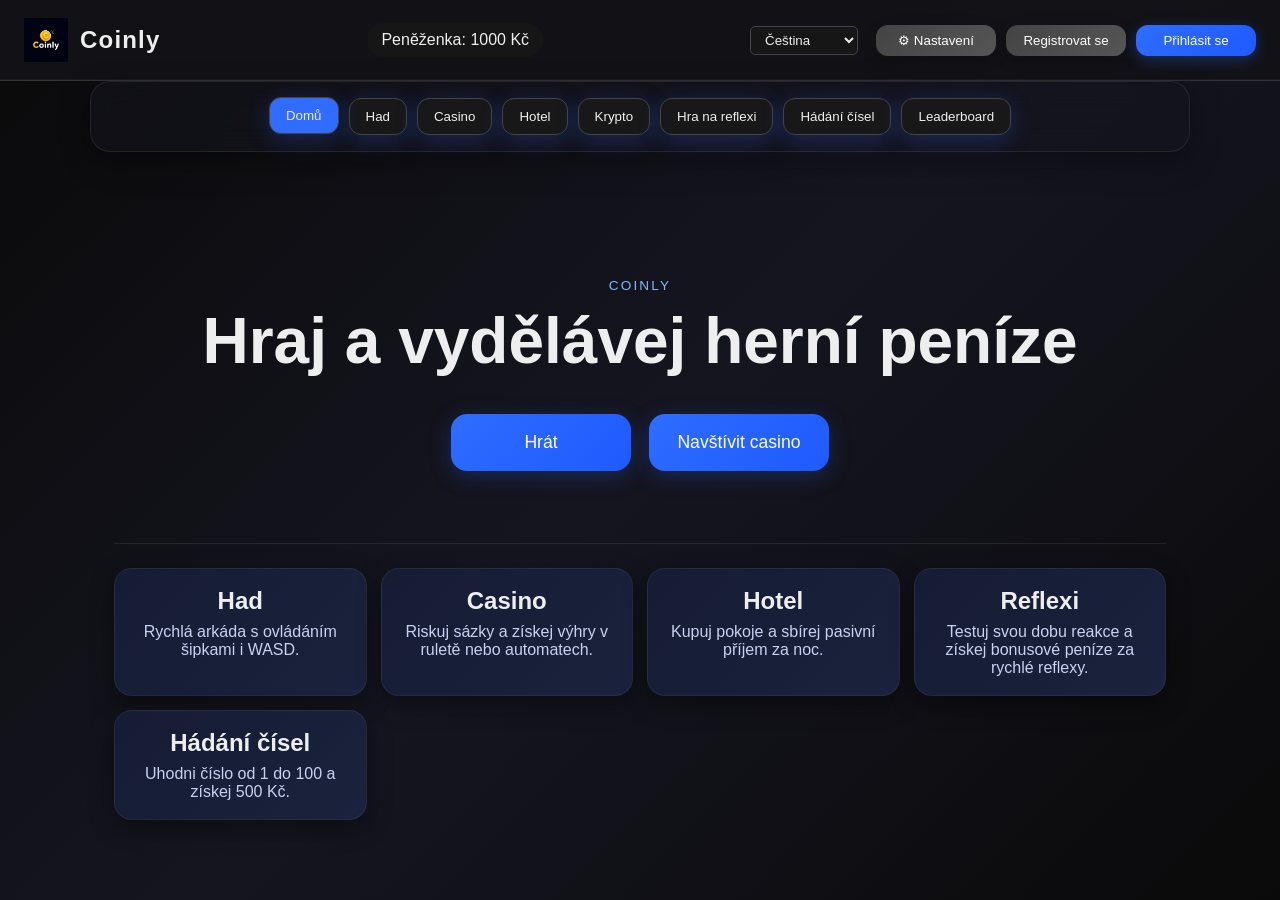
==== index.html @ 05a3c730 "Add files via upload" ====
<!DOCTYPE html>
<html lang="cs">
<head>
  <meta charset="UTF-8">
  <meta name="viewport" content="width=device-width, initial-scale=1.0">
  <title>Coinly</title>
  <link rel="stylesheet" href="styles.css">
</head>
<body>
  <header>
    <div class="brand">
      <img src="logo.png" alt="Coinly logo" class="brand-logo">
      <span>Coinly</span>
    </div>
    <div class="balance" data-i18n="header.balance">Peněženka: <span id="balance">1000</span> Kč</div>
    <div class="header-actions">
      <div class="language-selector">
        <select id="languageSelect">
          <option value="cs">Čeština</option>
          <option value="en">English</option>
          <option value="de">Deutsch</option>
          <option value="sk">Slovenčina</option>
          <option value="ru">Русский</option>
        </select>
      </div>
      <div class="auth-buttons">
        <button id="settingsBtn" class="secondary">⚙ Nastavení</button>
        <button id="registerHeaderBtn" class="secondary">Registrovat se</button>
        <button id="loginBtn" class="primary" data-i18n="header.login">Přihlásit se</button>
      </div>
    </div>
  </header>
  <nav>
    <button data-target="home" class="active" data-i18n="nav.home">Domů</button>
    <button data-target="snake" data-i18n="nav.snake">Had</button>
    <button data-target="casino" data-i18n="nav.casino">Casino</button>
    <button data-target="hotel" data-i18n="nav.hotel">Hotel</button>
    <button data-target="crypto" data-i18n="nav.crypto">Krypto</button>
    <button data-target="clicker" data-i18n="nav.clicker">Reflexi</button>
    <button data-target="guessing" data-i18n="nav.guessing">Hádání čísel</button>
    <button data-target="leaderboard" data-i18n="nav.leaderboard">Leaderboard</button>
  </nav>
  <div id="loginModal" class="modal">
    <div class="modal-content">
      <h2 data-i18n="login.title">Přihlášení</h2>
      <input type="text" id="usernameInput" placeholder="Zadej uživatelské jméno" data-i18n-placeholder="login.username">
      <input type="password" id="passwordInput" placeholder="Zadej heslo" data-i18n-placeholder="login.password">
      <input type="password" id="confirmPasswordInput" placeholder="Potvrď heslo" data-i18n-placeholder="login.confirmPassword" class="hidden">
      <div class="login-checkbox">
        <label><input type="checkbox" id="stayLoggedIn"><span>Zůstat přihlášen</span></label>
      </div>
      <button id="loginButton" data-i18n="login.loginBtn">Přihlásit se</button>
      <button id="registerButton" data-i18n="login.registerBtn">Registrovat se</button>
      <button id="closeLogin" class="secondary">Zavřít</button>
      <p id="loginError"></p>
    </div>
  </div>
  <div id="settingsModal" class="modal">
    <div class="modal-content">
      <h2>Nastavení</h2>
      <div class="settings-panel">
        <label><input type="checkbox" id="soundToggle"> Zvukové efekty</label>
        <label><input type="checkbox" id="musicToggle"> Hudba na pozadí</label>
        <label><input type="checkbox" id="darkModeToggle"> Tmavý motiv</label>
      </div>
      <button id="closeSettings" class="secondary">Zavřít</button>
    </div>
  </div>
  <main>
    <section id="home" class="page active hero-page">
      <div class="hero">
        <div class="hero-copy">
          <span class="hero-eyebrow">Coinly</span>
          <h1 data-i18n="hero.title">Hraj a vydělávej herní peníze</h1>
          <div class="hero-cta">
            <div class="hero-actions">
              <button id="heroPlay" data-i18n="hero.play">Hrát</button>
              <button id="heroCasino" data-target="casino" data-i18n="hero.visitCasino">Navštívit casino</button>
            </div>
          </div>
        </div>
      </div>
      <div class="hero-features home-features">
        <article>
          <h2 data-i18n="features.snake.title">Had</h2>
          <p data-i18n="features.snake.desc">Rychlá arkáda s ovládáním šipkami i WASD.</p>
        </article>
        <article>
          <h2 data-i18n="features.casino.title">Casino</h2>
          <p data-i18n="features.casino.desc">Riskuj sázky a získej výhry v ruletě nebo automatech.</p>
        </article>
        <article>
          <h2 data-i18n="features.hotel.title">Hotel</h2>
          <p data-i18n="features.hotel.desc">Kupuj pokoje a sbírej pasivní příjem za noc.</p>
        </article>
        <article>
          <h2 data-i18n="features.clicker.title">Reflexi</h2>
          <p data-i18n="features.clicker.desc">Testuj svou dobu reakce a získej bonusové peníze za rychlé reflexy.</p>
        </article>
        <article>
          <h2 data-i18n="features.guessing.title">Hádání čísel</h2>
          <p data-i18n="features.guessing.desc">Uhodni číslo od 1 do 100 a získej 500 Kč.</p>
        </article>
      </div>
    </section>

    <section id="snake" class="page">
      <h1 data-i18n="snake.title">Had</h1>
      <div class="snake-panel">
        <canvas id="snakeCanvas" width="320" height="320" tabindex="0"></canvas>
        <div class="snake-controls">
          <p>Peníze: <span id="snakeScore">0</span> Kč</p>
          <button id="snakeStart" data-i18n="snake.start">Spustit hru</button>
          <p data-i18n="snake.controls">Ovládání: šipky nebo WASD</p>
        </div>
      </div>
    </section>

    <section id="casino" class="page">
      <h1 data-i18n="casino.title">Casino</h1>
      <div class="casino-panel">
        <label for="betAmount" data-i18n="casino.bet">Sázka:</label>
        <input type="number" id="betAmount" value="100" min="10" step="10">
        <div class="casino-actions">
          <button id="playRoulette" data-i18n="casino.roulette">Točit ruletu</button>
          <button id="playSlots" data-i18n="casino.slots">Hrací automat</button>
        </div>
        <p id="casinoResult"></p>
      </div>
    </section>

    <section id="hotel" class="page">
      <h1 data-i18n="hotel.title">Hotel</h1>
      <div class="hotel-panel">
        <div class="hotel-upgrades">
          <h2 data-i18n="hotel.upgrades">Upgrady</h2>
          <div class="upgrade-item">
            <span data-i18n="hotel.kitchen">Kuchyně: <span id="hotelKitchen">ne</span> (Level <span id="kitchenLevel">0</span>)</span>
            <button id="buyKitchen" class="hidden" data-i18n="hotel.buyKitchen">Koupit kuchyni za 3000 Kč</button>
            <button id="upgradeKitchen" class="hidden" data-i18n="hotel.upgradeKitchen">Vylepšit kuchyni za 5000 Kč</button>
          </div>
          <div class="upgrade-item">
            <span data-i18n="hotel.cookbook">Kuchařka: <span id="hotelCookbook">ne</span> (Level <span id="cookbookLevel">0</span>)</span>
            <button id="buyCookbook" class="hidden" data-i18n="hotel.buyCookbook">Koupit kuchařku za 1200 Kč</button>
            <button id="upgradeCookbook" class="hidden" data-i18n="hotel.upgradeCookbook">Vylepšit kuchařku za 2000 Kč</button>
          </div>
          <div class="upgrade-item">
            <span data-i18n="hotel.pool">Bazén: <span id="hotelPool">ne</span> (Level <span id="poolLevel">0</span>)</span>
            <button id="buyPool" class="hidden" data-i18n="hotel.buyPool">Koupit bazén za 4000 Kč</button>
            <button id="upgradePool" class="hidden" data-i18n="hotel.upgradePool">Vylepšit bazén za 6000 Kč</button>
          </div>
          <div class="upgrade-item">
            <span data-i18n="hotel.reception">Recepce: <span id="hotelReception">ne</span> (Level <span id="receptionLevel">0</span>)</span>
            <button id="buyReception" class="hidden" data-i18n="hotel.buyReception">Koupit recepci za 2500 Kč</button>
            <button id="upgradeReception" class="hidden" data-i18n="hotel.upgradeReception">Vylepšit recepci za 4000 Kč</button>
          </div>
          <div class="upgrade-item">
            <span data-i18n="hotel.wellness">Wellness: <span id="hotelWellness">ne</span> (Level <span id="wellnessLevel">0</span>)</span>
            <button id="buyWellness" class="hidden" data-i18n="hotel.buyWellness">Koupit wellness za 6000 Kč</button>
            <button id="upgradeWellness" class="hidden" data-i18n="hotel.upgradeWellness">Vylepšit wellness za 9000 Kč</button>
          </div>
          <div class="upgrade-item">
            <span data-i18n="hotel.parking">Parkování: <span id="hotelParking">ne</span> (Level <span id="parkingLevel">0</span>)</span>
            <button id="buyParking" class="hidden" data-i18n="hotel.buyParking">Koupit parkování za 2000 Kč</button>
            <button id="upgradeParking" class="hidden" data-i18n="hotel.upgradeParking">Vylepšit parkování za 3000 Kč</button>
          </div>
          <div class="upgrade-item">
            <span>Uklízečka: <span id="hotelCleaner">ne</span> (Level <span id="cleanerLevel">0</span>)</span>
            <button id="buyCleaner" class="hidden" data-i18n="hotel.buyCleaner">Koupit uklízečku za 1500 Kč</button>
            <button id="upgradeCleaner" class="hidden" data-i18n="hotel.upgradeCleaner">Vylepšit uklízečku za 2500 Kč</button>
          </div>
        </div>
        <div class="hotel-actions">
          <p>Stav: <span id="hotelState">Žádný hotel</span></p>
          <p>Příjem za noc: <span id="hotelIncome">0</span> Kč</p>
          <p id="nextIncomeTimer">Další příjem za: --:--:--</p>
          <button id="buyBrokenHotel" data-i18n="hotel.buyBroken">Koupit rozbitý hotel za 5000 Kč</button>
          <button id="repairHotel" class="hidden" data-i18n="hotel.repair">Opravit hotel za 5000 Kč</button>
          <button id="buyLargeHotel" class="hidden" data-i18n="hotel.buyLargeHotel">Koupit větší hotel za 20000 Kč</button>
        </div>
        <p id="hotelResult"></p>
      </div>
      <p data-i18n="hotel.instruction">Nejdříve musíš koupit rozbitý hotel, opravit ho a pak můžeš investovat do různých upgradů pro zvýšení příjmu.</p>
    </section>

    <section id="crypto" class="page">
      <h1 data-i18n="crypto.title">Krypto</h1>
      <div class="crypto-panel">
        <div class="crypto-list">
          <article class="crypto-item">
            <h2>Bitcoin</h2>
            <p>Cena: <span id="btcPrice">50000</span> Kč | Vlastníš: <span id="btcOwned">0</span></p>
            <canvas id="btcChart" width="250" height="80"></canvas>
            <div class="crypto-trade">
              <input type="number" id="buyAmountBTC" min="1" placeholder="Množství" value="1">
              <button id="buyBTC" data-i18n="crypto.buy">Koupit</button>
              <button id="sellBTC" data-i18n="crypto.sell">Prodat</button>
            </div>
          </article>
          <article class="crypto-item">
            <h2>Ethereum</h2>
            <p>Cena: <span id="ethPrice">3000</span> Kč | Vlastníš: <span id="ethOwned">0</span></p>
            <canvas id="ethChart" width="250" height="80"></canvas>
            <div class="crypto-trade">
              <input type="number" id="buyAmountETH" min="1" placeholder="Množství" value="1">
              <button id="buyETH" data-i18n="crypto.buy">Koupit</button>
              <button id="sellETH" data-i18n="crypto.sell">Prodat</button>
            </div>
          </article>
          <article class="crypto-item">
            <h2>Litecoin</h2>
            <p>Cena: <span id="ltcPrice">150</span> Kč | Vlastníš: <span id="ltcOwned">0</span></p>
            <canvas id="ltcChart" width="250" height="80"></canvas>
            <div class="crypto-trade">
              <input type="number" id="buyAmountLTC" min="1" placeholder="Množství" value="1">
              <button id="buyLTC" data-i18n="crypto.buy">Koupit</button>
              <button id="sellLTC" data-i18n="crypto.sell">Prodat</button>
            </div>
          </article>
          <article class="crypto-item">
            <h2>Ripple</h2>
            <p>Cena: <span id="xrpPrice">0.5</span> Kč | Vlastníš: <span id="xrpOwned">0</span></p>
            <canvas id="xrpChart" width="250" height="80"></canvas>
            <div class="crypto-trade">
              <input type="number" id="buyAmountXRP" min="1" placeholder="Množství" value="1">
              <button id="buyXRP" data-i18n="crypto.buy">Koupit</button>
              <button id="sellXRP" data-i18n="crypto.sell">Prodat</button>
            </div>
          </article>
          <article class="crypto-item">
            <h2>Cardano</h2>
            <p>Cena: <span id="adaPrice">1.2</span> Kč | Vlastníš: <span id="adaOwned">0</span></p>
            <canvas id="adaChart" width="250" height="80"></canvas>
            <div class="crypto-trade">
              <input type="number" id="buyAmountADA" min="1" placeholder="Množství" value="1">
              <button id="buyADA" data-i18n="crypto.buy">Koupit</button>
              <button id="sellADA" data-i18n="crypto.sell">Prodat</button>
            </div>
          </article>
          <article class="crypto-item">
            <h2>Solana</h2>
            <p>Cena: <span id="solPrice">100</span> Kč | Vlastníš: <span id="solOwned">0</span></p>
            <canvas id="solChart" width="250" height="80"></canvas>
            <div class="crypto-trade">
              <input type="number" id="buyAmountSOL" min="1" placeholder="Množství" value="1">
              <button id="buySOL" data-i18n="crypto.buy">Koupit</button>
              <button id="sellSOL" data-i18n="crypto.sell">Prodat</button>
            </div>
          </article>
        </div>
        <p id="cryptoResult"></p>
      </div>
    </section>
  </main>
  <section id="clicker" class="page">
    <h1 data-i18n="clicker.title">Hra na reflexi</h1>
    <div class="clicker-panel">
      <div id="reactionBox" class="reaction-box"></div>
      <p id="reactionStatus" data-i18n="clicker.waiting">Čekej na zelený box...</p>
      <p>Poslední čas: <span id="reactionTime">-</span> ms</p>
      <p>Nejlepší čas: <span id="bestReactionTime">-</span> ms</p>
      <p>Výdělky: <span id="reactionReward">0</span> Kč</p>
      <button id="startReaction" data-i18n="clicker.start">Spustit hru</button>
      <p id="clickerResult"></p>
    </div>
  </section>

  <section id="guessing" class="page">
    <h1 data-i18n="guessing.title">Hádání čísel</h1>
    <div class="guessing-panel">
      <p data-i18n="guessing.instruction">Uhodni číslo od 1 do 100:</p>
      <input type="number" id="guessInput" min="1" max="100">
      <button id="guessButton" data-i18n="guessing.guess">Hádat</button>
      <p id="guessResult"></p>
      <p>Pokusy: <span id="guessAttempts">0</span></p>
      <p data-i18n="guessing.prize">Výhra: 500 Kč za správný tip</p>
    </div>
  </section>
  <section id="leaderboard" class="page">
    <h1 data-i18n="leaderboard.title">Leaderboard</h1>
    <div class="leaderboard-panel">
      <div class="leaderboard-card">
        <h2 data-i18n="leaderboard.snake">Nejlepší skóre v Hadovi</h2>
        <ol id="snakeLeaderboard"></ol>
      </div>
      <div class="leaderboard-card">
        <h2 data-i18n="leaderboard.casino">Největší casino výhry</h2>
        <ol id="casinoLeaderboard"></ol>
      </div>
      <div class="leaderboard-card">
        <h2 data-i18n="leaderboard.hotel">Nejlepší hotelové příjmy</h2>
        <ol id="hotelLeaderboard"></ol>
      </div>
      <div class="leaderboard-card">
        <h2 data-i18n="leaderboard.crypto">Největší krypto portfolio</h2>
        <ol id="cryptoLeaderboard"></ol>
      </div>
      <div class="leaderboard-card">
        <h2 data-i18n="leaderboard.reflexi">Nejrychlejší reflexy</h2>
        <ol id="reflexiLeaderboard"></ol>
      </div>
      <div class="leaderboard-card">
        <h2 data-i18n="leaderboard.guessing">Nejlepší hádači</h2>
        <ol id="guessingLeaderboard"></ol>
      </div>
    </div>
  </section>
  <script src="script.js"></script>
</body>
</html>
---- styles.css ----
* {
  box-sizing: border-box;
}
body {
  margin: 0;
  font-family: "Segoe UI", Tahoma, Geneva, Verdana, sans-serif;
  background: linear-gradient(135deg, #0a0a0a 0%, #151520 50%, #0a0a0a 100%);
  color: #eee;
  min-height: 100vh;
}
header {
  padding: 18px 24px;
  display: grid;
  grid-template-columns: auto minmax(260px, 1fr) auto;
  align-items: center;
  gap: 24px;
  background: rgba(18, 18, 23, 0.95);
  border-bottom: 1px solid #333;
  box-shadow: inset 0 -1px 0 rgba(255,255,255,0.04);
}
.header-actions {
  display: flex;
  align-items: center;
  gap: 18px;
  justify-self: end;
}
.language-selector {
  margin: 0;
}
.language-selector select {
  background: #161616;
  color: #eee;
  border: 1px solid #444;
  padding: 5px 10px;
  border-radius: 5px;
}
.brand {
  display: flex;
  align-items: center;
  gap: 12px;
  font-size: 1.5rem;
  font-weight: 700;
  letter-spacing: 0.05em;
}
.brand-logo {
  width: 44px;
  height: 44px;
  object-fit: contain;
}
.balance {
  grid-column: 2;
  justify-self: center;
  font-size: 1rem;
  background: #161616;
  padding: 8px 14px;
  border-radius: 999px;
}
.auth-buttons {
  display: flex;
  gap: 10px;
  align-items: center;
}
.auth-buttons button {
  min-width: 120px;
}
.primary,
.login-btn {
  background: linear-gradient(135deg, #2f6cff, #1e5aff);
  color: #fff;
  padding: 8px 14px;
  border-radius: 12px;
  cursor: pointer;
  transition: all 0.3s;
  box-shadow: 0 4px 15px rgba(47,108,255,0.3);
}
.secondary {
  background: linear-gradient(135deg, #444, #555);
  color: #fff;
  padding: 8px 14px;
  border-radius: 12px;
  cursor: pointer;
  transition: all 0.3s;
  box-shadow: 0 4px 15px rgba(0,0,0,0.2);
}
.primary:hover,
.login-btn:hover,
.secondary:hover {
  transform: translateY(-1px);
}
nav {
  display: flex;
  gap: 10px;
  flex-wrap: wrap;
  justify-content: center;
  width: 100%;
  max-width: 1100px;
  margin: 0 auto;
  padding: 16px;
  background: rgba(20, 20, 30, 0.55);
  backdrop-filter: blur(14px);
  border: 1px solid rgba(255,255,255,0.08);
  border-radius: 20px;
  box-shadow: 0 10px 30px rgba(0,0,0,0.35);
}
nav button {
  border: 1px solid #444;
  background: #181818;
  color: #eee;
  padding: 10px 16px;
  border-radius: 12px;
  cursor: pointer;
  transition: background 0.2s, transform 0.2s;
}
nav button:hover,
nav button.active {
  background: #2f6cff;
  transform: translateY(-1px);
}
main {
  padding: 24px;
  max-width: 1100px;
  margin: 0 auto;
}
.hero-page {
  padding-top: 60px;
}
.hero {
  display: flex;
  flex-direction: column;
  align-items: center;
  text-align: center;
  gap: 36px;
  padding: 40px 0 24px;
}
.hero-eyebrow {
  display: inline-block;
  margin-bottom: 18px;
  color: #7fb7ff;
  text-transform: uppercase;
  letter-spacing: 0.16em;
  font-size: 0.85rem;
}
.hero-copy h1 {
  margin: 0 0 22px;
  font-size: clamp(3rem, 5vw, 5rem);
  line-height: 0.95;
}
.hero-copy p {
  max-width: 620px;
  font-size: 1.1rem;
  line-height: 1.7;
  color: #d3d8f2;
}
.hero-actions {
  display: flex;
  gap: 18px;
  flex-wrap: wrap;
  margin-top: 18px;
  justify-content: center;
}
.hero-actions button {
  min-width: 180px;
  padding: 18px 28px;
  font-size: 1.1rem;
}
.hero-cta {
  display: flex;
  justify-content: center;
  margin-top: 24px;
}
.hero-card-wrap {
  display: flex;
  justify-content: center;
  align-items: start;
}.hero-card {
  background: linear-gradient(180deg, rgba(47,108,255,0.18), rgba(23,26,55,0.95));
  border: 1px solid rgba(255,255,255,0.08);
  border-radius: 24px;
  padding: 28px;
  box-shadow: 0 24px 60px rgba(0,0,0,0.6);
  width: 100%;
  max-width: 320px;
}
.hero-card-label {
  color: #94b5ff;
  text-transform: uppercase;
  letter-spacing: 0.14em;
  margin-bottom: 16px;
}
.hero-card-value {
  margin: 0;
  font-size: 2.8rem;
  font-weight: 800;
}
.hero-features {
  display: grid;
  gap: 14px;
  margin-top: 48px;
  padding-top: 24px;
  border-top: 1px solid rgba(255,255,255,0.08);
}
.hero-features.home-features {
  grid-template-columns: repeat(auto-fit, minmax(220px, 1fr));
}
.hero-features article {
  padding: 18px;
  background: linear-gradient(135deg, #151c33, #1a223d);
  border: 1px solid rgba(255,255,255,0.06);
  border-radius: 18px;
  box-shadow: 0 8px 25px rgba(0,0,0,0.4);
}
.hero-features h2 {
  margin: 0 0 8px;
}
.hero-features p {
  margin: 0;
  color: #c8d1f1;
}
.page {
  display: none;
  text-align: center;
}
.page.active {
  display: block;
}
.cards {
  display: grid;
  grid-template-columns: repeat(auto-fit, minmax(240px, 1fr));
  gap: 18px;
  margin-top: 24px;
}
article {
  background: linear-gradient(135deg, #1e1e1e, #2a2a2a);
  border: 1px solid #444;
  border-radius: 18px;
  padding: 18px;
  box-shadow: 0 8px 25px rgba(0,0,0,0.4);
  transition: transform 0.3s, box-shadow 0.3s;
}
article:hover {
  transform: translateY(-5px);
  box-shadow: 0 12px 35px rgba(0,0,0,0.6);
}
.snake-panel,
.casino-panel,
.hotel-panel,
.crypto-panel,
.clicker-panel,
.guessing-panel {
  display: grid;
  grid-template-columns: 1fr 1fr;
  gap: 20px;
  max-width: 1000px;
  background: linear-gradient(135deg, #1c1c1c, #2a2a2a);
  border: 1px solid #444;
  border-radius: 18px;
  padding: 20px;
  box-shadow: 0 10px 30px rgba(0,0,0,0.5);
  margin: 0 auto;
}
.crypto-list {
  display: grid;
  grid-template-columns: repeat(auto-fit, minmax(300px, 1fr));
  gap: 20px;
}
.crypto-item {
  background: #151515;
  border-radius: 14px;
  padding: 20px;
  text-align: center;
  box-shadow: 0 4px 20px rgba(0,0,0,0.3);
}
.crypto-item h2 {
  margin: 0 0 10px 0;
  color: #00ff00;
}
.crypto-item p {
  margin: 0 0 15px 0;
  font-size: 1rem;
}
.crypto-item canvas {
  margin: 10px 0;
  border: 1px solid #444;
  border-radius: 8px;
}
.crypto-trade {
  display: flex;
  justify-content: center;
  align-items: center;
  gap: 10px;
  margin-top: 15px;
}
.crypto-trade input {
  width: 80px;
  padding: 5px;
  text-align: center;
  background: #222;
  color: #eee;
  border: 1px solid #444;
  border-radius: 5px;
}
.crypto-trade button {
  padding: 8px 12px;
  font-size: 0.9rem;
}
.hotel-upgrades {
  display: flex;
  flex-direction: column;
  gap: 12px;
}
.upgrade-item {
  display: flex;
  justify-content: space-between;
  align-items: flex-start;
  padding: 14px;
  background: #151515;
  border-radius: 14px;
  flex-wrap: wrap;
  gap: 14px;
}
.upgrade-item span {
  flex: 1 1 220px;
  line-height: 1.5;
  min-width: 180px;
}
.upgrade-item button {
  flex: 0 1 180px;
  min-width: 140px;
  padding: 10px 14px;
  font-size: 0.95rem;
}
.hotel-actions {
  display: flex;
  flex-direction: column;
  gap: 14px;
  align-items: flex-start;
}
.hotel-actions button {
  margin-top: 0;
  width: auto;
  min-width: 180px;
}
button {
  border: none;
  background: linear-gradient(135deg, #2f6cff, #1e5aff);
  color: #fff;
  padding: 12px 18px;
  border-radius: 16px;
  cursor: pointer;
  transition: transform 0.25s ease, box-shadow 0.25s ease, opacity 0.25s ease;
  box-shadow: 0 5px 22px rgba(47,108,255,0.25);
}
button:hover {
  opacity: 0.98;
  transform: translateY(-1px);
  box-shadow: 0 8px 26px rgba(47,108,255,0.35);
}
input[type="number"] {
  width: 120px;
  padding: 10px;
  border-radius: 12px;
  border: 1px solid #444;
  background: linear-gradient(135deg, #121212, #1a1a1a);
  color: #eee;
  box-shadow: 0 2px 10px rgba(0,0,0,0.3);
}
canvas {
  width: 100%;
  max-width: 520px;
  background: #000;
  border: 2px solid #444;
  border-radius: 18px;
  box-shadow: 0 5px 15px rgba(0,0,0,0.7);
}
@media (max-width: 620px) {
  header, nav, main {
    padding-left: 16px;
    padding-right: 16px;
  }
}

.modal {
  display: none;
  position: fixed;
  z-index: 1000;
  left: 0;
  top: 0;
  width: 100%;
  height: 100%;
  background-color: rgba(0,0,0,0.8);
  justify-content: center;
  align-items: center;
}
.modal.show {
  display: flex;
}
.modal-content {
  background: linear-gradient(135deg, #1c1c1c, #2a2a2a);
  border: 1px solid #444;
  border-radius: 18px;
  padding: 20px;
  max-width: 400px;
  width: 90%;
  box-shadow: 0 10px 30px rgba(0,0,0,0.5);
}
.modal-content h2 {
  margin-top: 0;
}
.modal-content input {
  width: 100%;
  padding: 10px;
  margin: 10px 0;
  border-radius: 12px;
  border: 1px solid #444;
  background: linear-gradient(135deg, #121212, #1a1a1a);
  color: #eee;
  box-shadow: 0 2px 10px rgba(0,0,0,0.3);
}

.settings-panel {
  display: flex;
  flex-direction: column;
  gap: 12px;
  margin-bottom: 18px;
}

.settings-panel label {
  display: flex;
  align-items: center;
  gap: 10px;
  font-size: 0.95rem;
}

.settings-panel input[type="checkbox"] {
  width: 18px;
  height: 18px;
  accent-color: #2f6cff;
  border-radius: 4px;
}

.login-checkbox {
  display: flex;
  justify-content: flex-start;
  margin-bottom: 16px;
}

.login-checkbox label {
  display: inline-flex;
  align-items: center;
  gap: 10px;
  color: #e5e9ff;
  font-size: 0.95rem;
}

.login-checkbox input[type="checkbox"] {
  width: 18px;
  height: 18px;
  accent-color: #2f6cff;
  border-radius: 4px;
}

.leaderboard-panel {
  display: grid;
  grid-template-columns: repeat(auto-fit, minmax(240px, 1fr));
  gap: 20px;
  max-width: 1100px;
  margin: 0 auto;
  background: linear-gradient(135deg, #1c1c1c, #2a2a2a);
  border: 1px solid #444;
  border-radius: 18px;
  padding: 20px;
  box-shadow: 0 10px 30px rgba(0,0,0,0.5);
}
.leaderboard-card {
  display: flex;
  flex-direction: column;
  gap: 10px;
  background: #151515;
  border: 1px solid #333;
  border-radius: 18px;
  padding: 16px;
}
.leaderboard-card h2 {
  margin: 0;
  font-size: 1rem;
}
.leaderboard-panel ol {
  padding-left: 20px;
}
.leaderboard-panel li {
  margin: 8px 0;
  padding: 8px;
  background: #1e1e1e;
  border-radius: 10px;
}

.clicker-panel,
.guessing-panel {
  display: grid;
  gap: 16px;
  max-width: 520px;
  background: linear-gradient(135deg, #1c1c1c, #2a2a2a);
  border: 1px solid #444;
  border-radius: 18px;
  padding: 20px;
  justify-items: center;
  box-shadow: 0 10px 30px rgba(0,0,0,0.5);
}

.reaction-box {
  width: 150px;
  height: 150px;
  background: linear-gradient(135deg, #444, #555);
  border-radius: 12px;
  display: flex;
  align-items: center;
  justify-content: center;
  color: #fff;
  font-weight: bold;
  font-size: 1.2rem;
  cursor: pointer;
  transition: background 0.1s, box-shadow 0.1s, transform 0.1s;
  box-shadow: 0 4px 15px rgba(0,0,0,0.3);
  border: 2px solid #666;
}
.reaction-box.active {
  background: linear-gradient(135deg, #00ff00, #00dd00);
  box-shadow: 0 8px 30px rgba(0,255,0,0.6);
  border-color: #00ff00;
}
.reaction-box.missed {
  background: linear-gradient(135deg, #ff3333, #dd0000);
  box-shadow: 0 8px 30px rgba(255,0,0,0.6);
  border-color: #ff3333;
  animation: pulse 0.3s;
}
@keyframes pulse {
  0% { transform: scale(1); }
  50% { transform: scale(1.05); }
  100% { transform: scale(1); }
}
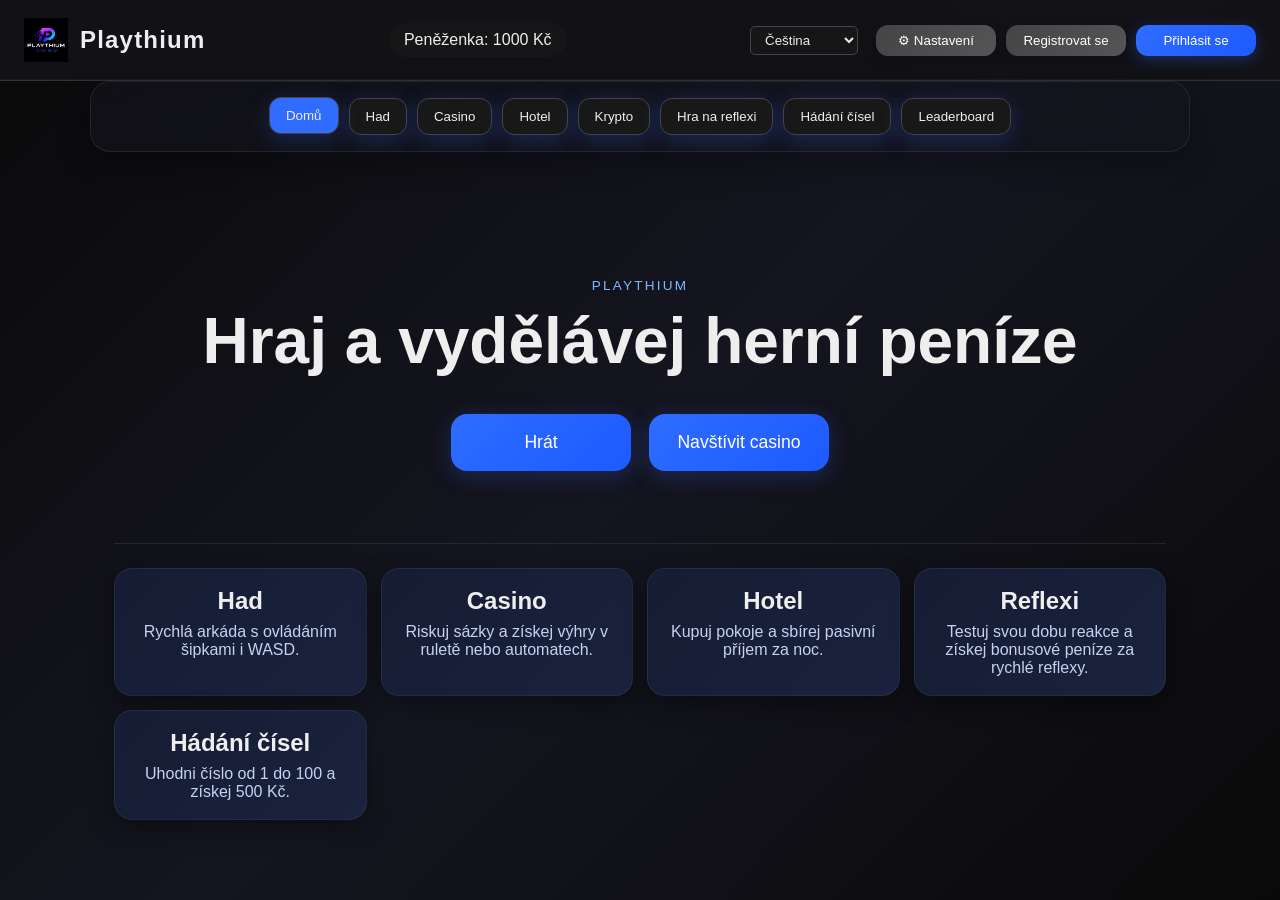
==== commit 4dda4dcd: "Add files via upload" ====
--- a/index.html
+++ b/index.html
@@ -3,14 +3,14 @@
 <head>
   <meta charset="UTF-8">
   <meta name="viewport" content="width=device-width, initial-scale=1.0">
-  <title>Coinly</title>
+  <title>Playthium</title>
   <link rel="stylesheet" href="styles.css">
 </head>
 <body>
   <header>
     <div class="brand">
-      <img src="logo.png" alt="Coinly logo" class="brand-logo">
-      <span>Coinly</span>
+      <img src="logo.png" alt="Playthium logo" class="brand-logo">
+      <span>Playthium</span>
     </div>
     <div class="balance" data-i18n="header.balance">Peněženka: <span id="balance">1000</span> Kč</div>
     <div class="header-actions">
@@ -70,7 +70,7 @@
     <section id="home" class="page active hero-page">
       <div class="hero">
         <div class="hero-copy">
-          <span class="hero-eyebrow">Coinly</span>
+          <span class="hero-eyebrow">Playthium</span>
           <h1 data-i18n="hero.title">Hraj a vydělávej herní peníze</h1>
           <div class="hero-cta">
             <div class="hero-actions">
